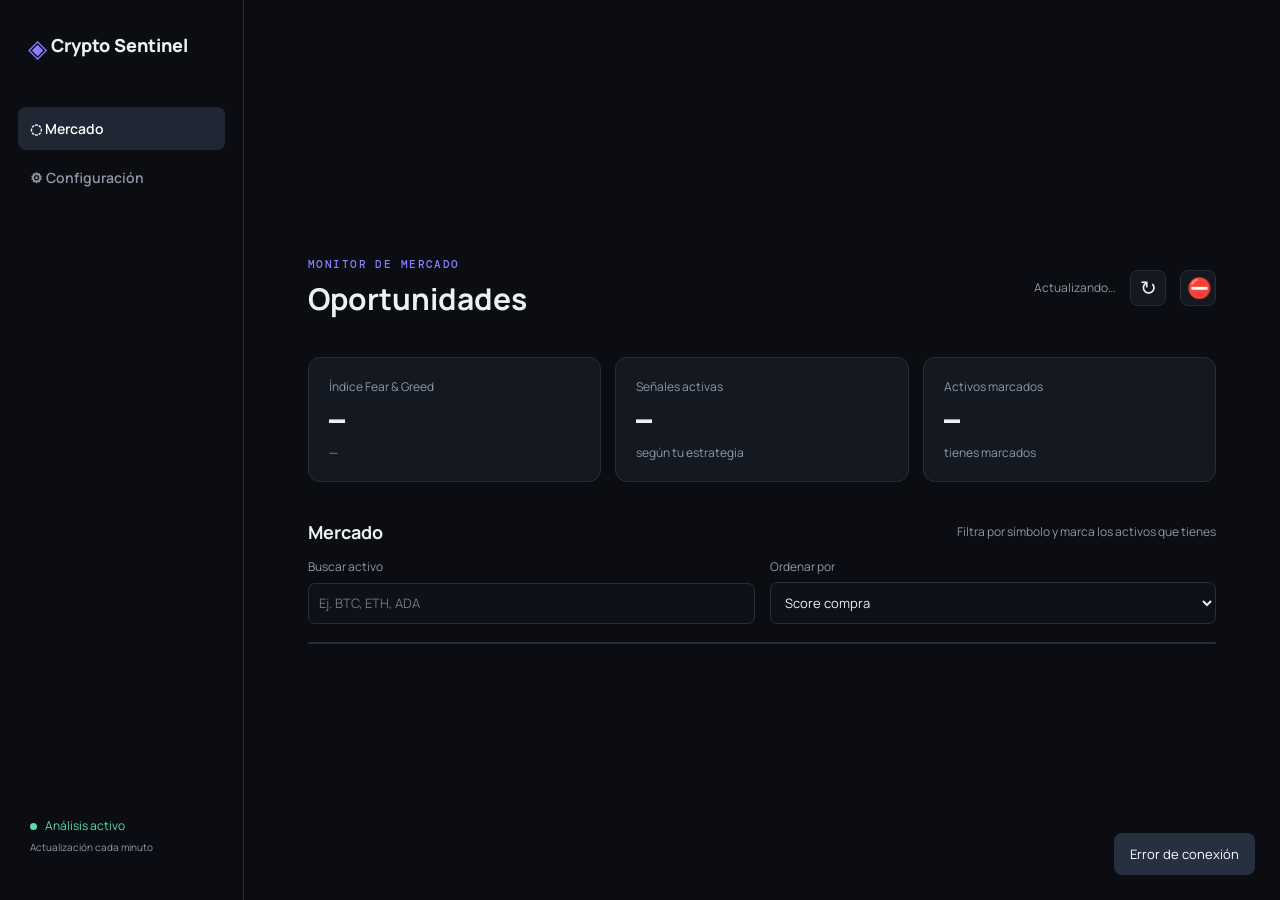
==== public/index.html @ e9bc93ee "Add files via upload" ====
<!doctype html>
<html lang="es"><head><meta charset="utf-8"><meta name="viewport" content="width=device-width,initial-scale=1"><title>Crypto Sentinel</title><link rel="preconnect" href="https://fonts.googleapis.com"><link rel="preconnect" href="https://fonts.gstatic.com" crossorigin><link href="https://fonts.googleapis.com/css2?family=DM+Mono:wght@400;500&family=Manrope:wght@400;500;600;700;800&display=swap" rel="stylesheet"><link rel="stylesheet" href="styles.css"></head>
<body><div class="shell"><aside><a class="brand" href="#"><span>◈</span> Crypto Sentinel</a><nav><button class="nav active" data-view="market">◌ Mercado</button><button class="nav" data-view="settings">⚙ Configuración</button></nav><div class="status"><i></i> Análisis activo<br><small>Actualización cada minuto</small></div></aside><main><header><div><p class="eyebrow">MONITOR DE MERCADO</p><h1 id="title">Oportunidades</h1></div><div class="header-right"><span id="updated">Actualizando…</span><button class="icon-btn" id="refresh" aria-label="Actualizar">↻</button><button class="icon-btn" id="stop-all" aria-label="Detener todo">⛔</button></div></header>
<section id="market" class="view active"><div class="overview"><article><span>Índice Fear & Greed</span><strong id="fear">—</strong><small id="fear-label">—</small></article><article><span>Señales activas</span><strong id="signals">—</strong><small>según tu estrategia</small></article><article><span>Activos marcados</span><strong id="owned-count">—</strong><small>tienes marcados</small></article></div><div class="section-line"><h2>Mercado</h2><span>Filtra por símbolo y marca los activos que tienes</span></div><div class="setting-grid" style="margin-bottom:18px;"><label>Buscar activo<input id="search-input" placeholder="Ej. BTC, ETH, ADA"></label><label>Ordenar por<select id="sort-select"><option value="scoreBuy">Score compra</option><option value="scoreSell">Score venta</option><option value="nameAsc">Nombre A→Z</option><option value="nameDesc">Nombre Z→A</option></select></label></div><div class="asset-list" id="asset-list"></div></section>
<section id="settings" class="view"><div class="settings-card"><h2>Estrategia y alertas</h2><form id="settings-form"><div class="setting-grid"><label>Score mínimo de compra<input name="buyThreshold" type="number" min="1" max="100"></label><label>Score mínimo de venta<input name="sellThreshold" type="number" min="1" max="100"></label><label>Perfil de riesgo<select name="risk"><option value="conservative">Conservador</option><option value="moderate">Moderado</option><option value="aggressive">Agresivo</option></select></label></div><h3>Pesos del modelo</h3><div id="weights" class="weight-grid"></div><label><input name="notificationsEnabled" type="checkbox"> Enviar notificaciones de señales</label><button class="primary" type="submit">Guardar configuración</button></form><div class="telegram-card"><h3>Telegram</h3><form id="telegram-token-form"><div class="setting-grid"><label>Token del bot<input name="token" id="telegram-token" type="password" placeholder="123456:ABC-DEF1234ghIkl-zyx57W2v1u123ew11"></label><label>Estado de Telegram<small id="telegram-status">No conectado</small></label></div><div class="setting-grid"><button class="primary" type="submit">Guardar token</button><button class="primary" type="button" id="pair-telegram">Vincular chat</button><button class="primary" type="button" id="test-telegram">Enviar prueba</button></div></form></div></div></section>
</main></div><dialog id="asset-dialog"><button class="close" data-close>×</button><div id="asset-detail"></div></dialog><div id="toast"></div><script src="charts.js"></script><script src="notifications.js"></script><script src="app.js"></script></body></html>
---- public/styles.css ----
﻿:root{--bg:#0b0d12;--panel:#141820;--line:#282e39;--text:#edf0f5;--muted:#8f98a7;--green:#57dbac;--red:#ff717c;--yellow:#ffcc66;--accent:#8c7dff}*{box-sizing:border-box}body{margin:0;background:var(--bg);color:var(--text);font-family:Manrope,system-ui,sans-serif}.shell{min-height:100vh;display:grid;grid-template-columns:244px 1fr}aside{padding:30px 18px;border-right:1px solid var(--line);display:flex;flex-direction:column}.brand{font-size:18px;font-weight:800;color:var(--text);text-decoration:none;margin:0 10px 42px}.brand span{color:var(--accent);font-size:25px;vertical-align:middle}nav{display:grid;gap:6px}.nav{background:none;border:0;border-radius:8px;padding:12px;text-align:left;color:var(--muted);font:600 14px Manrope;cursor:pointer}.nav:hover,.nav.active{background:#202634;color:#fff}.status{margin-top:auto;color:var(--green);font-size:12px;line-height:1.8;padding:12px}.status i{display:inline-block;width:7px;height:7px;border-radius:50%;background:var(--green);margin-right:6px}.status small{color:var(--muted)}main{max-width:1400px;width:100%;padding:40px 5vw;margin:auto}header,.header-right,.section-line{display:flex;align-items:center;justify-content:space-between}.eyebrow{color:var(--accent);font:500 11px 'DM Mono';letter-spacing:.13em;margin:0 0 7px}h1{font-size:30px;margin:0}h2{font-size:18px;margin:0}h3{margin:28px 0 14px;font-size:14px}.header-right{gap:14px;color:var(--muted);font-size:12px}.icon-btn,.close{color:var(--text);background:var(--panel);border:1px solid var(--line);border-radius:8px;font-size:20px;width:36px;height:36px;cursor:pointer}.overview{display:grid;grid-template-columns:repeat(3,1fr);gap:14px;margin:38px 0}.overview article,.settings-card,.holding{background:var(--panel);border:1px solid var(--line);border-radius:12px;padding:20px}.overview span,.overview small{display:block;color:var(--muted);font-size:12px}.overview strong{font:700 25px 'DM Mono';display:block;margin:11px 0 5px}.section-line{margin:28px 0 14px}.section-line>span{font-size:12px;color:var(--muted)}.asset-list{border:1px solid var(--line);border-radius:12px;overflow:hidden}.asset{display:grid;grid-template-columns:2fr 1.3fr 1fr 1fr 1fr 1fr;align-items:center;padding:18px 22px;border:0;border-bottom:1px solid var(--line);background:var(--panel);color:inherit;width:100%;text-align:left;cursor:pointer}.asset:last-child{border-bottom:0}.asset:hover{background:#1b202a}.asset .symbol{font-weight:800}.ticker{color:var(--muted);font:11px 'DM Mono';margin-left:8px}.label{display:block;color:var(--muted);font-size:10px;margin-bottom:5px}.mono{font-family:'DM Mono';font-size:13px}.positive{color:var(--green)}.negative{color:var(--red)}.score{display:inline-block;padding:5px 9px;border-radius:6px;font:500 12px 'DM Mono';background:#222936}.score.hot{background:#164434;color:var(--green)}.score.danger{background:#4c2028;color:#ff9aa2}.asset-checkbox{display:inline-flex;align-items:center;gap:8px;color:var(--muted);font-size:12px}.asset-checkbox input{width:auto;margin:0}.view{display:none}.view.active{display:block}.holdings{display:grid;gap:10px}.holding{display:grid;grid-template-columns:1.2fr repeat(4,1fr) auto;align-items:center;gap:12px}.holding b{font-family:'DM Mono'}.primary{background:var(--accent);border:0;border-radius:8px;color:#fff;padding:10px 15px;font:700 12px Manrope;cursor:pointer}.remove{background:none;border:0;color:var(--muted);cursor:pointer;font-size:18px}.settings-card{max-width:760px}.setting-grid,.weight-grid{display:grid;grid-template-columns:repeat(2,1fr);gap:15px}label{display:grid;gap:7px;color:var(--muted);font-size:12px}input,select{background:#0e1118;color:var(--text);border:1px solid var(--line);border-radius:7px;padding:10px;font:13px Manrope}.setting-grid label{margin-bottom:0}.telegram-card{margin-top:22px}.telegram-card h3{margin-bottom:14px}.telegram-card button{width:100%}.setting-grid:last-child button{width:100%}.weight-grid{grid-template-columns:repeat(3,1fr);margin-bottom:25px}.weight-grid label{text-transform:capitalize}dialog{background:var(--panel);color:var(--text);border:1px solid var(--line);border-radius:14px;padding:28px;width:min(720px,92vw)}dialog::backdrop{background:#000a}.close{float:right}.chart{width:100%;height:220px;background:#0e1118;border-radius:9px;margin:20px 0}.detail-grid{display:grid;grid-template-columns:repeat(3,1fr);gap:10px}.metric{background:#0e1118;border-radius:8px;padding:11px}.metric span{display:block;color:var(--muted);font-size:10px;margin-bottom:4px}.metric b{font:13px 'DM Mono'}dialog form{display:grid;gap:14px;max-width:420px;margin-top:20px}#toast{position:fixed;right:25px;bottom:25px;background:#263041;color:#fff;padding:12px 16px;border-radius:8px;transform:translateY(100px);transition:.25s;font-size:13px}@media(max-width:720px){.shell{display:block}aside{border:0;padding:18px;flex-direction:row;align-items:center}.brand{margin:0 auto 0 0}nav{display:flex}.nav{font-size:0;padding:9px}.nav:first-letter{font-size:15px}.status{display:none}main{padding:28px 18px}.overview{grid-template-columns:1fr;margin:25px 0}.asset{grid-template-columns:1.3fr 1fr 1fr 1fr;padding:14px}.asset .hide-mobile{display:none}.holding{grid-template-columns:1fr 1fr}.setting-grid,.weight-grid,.detail-grid{grid-template-columns:1fr 1fr}}
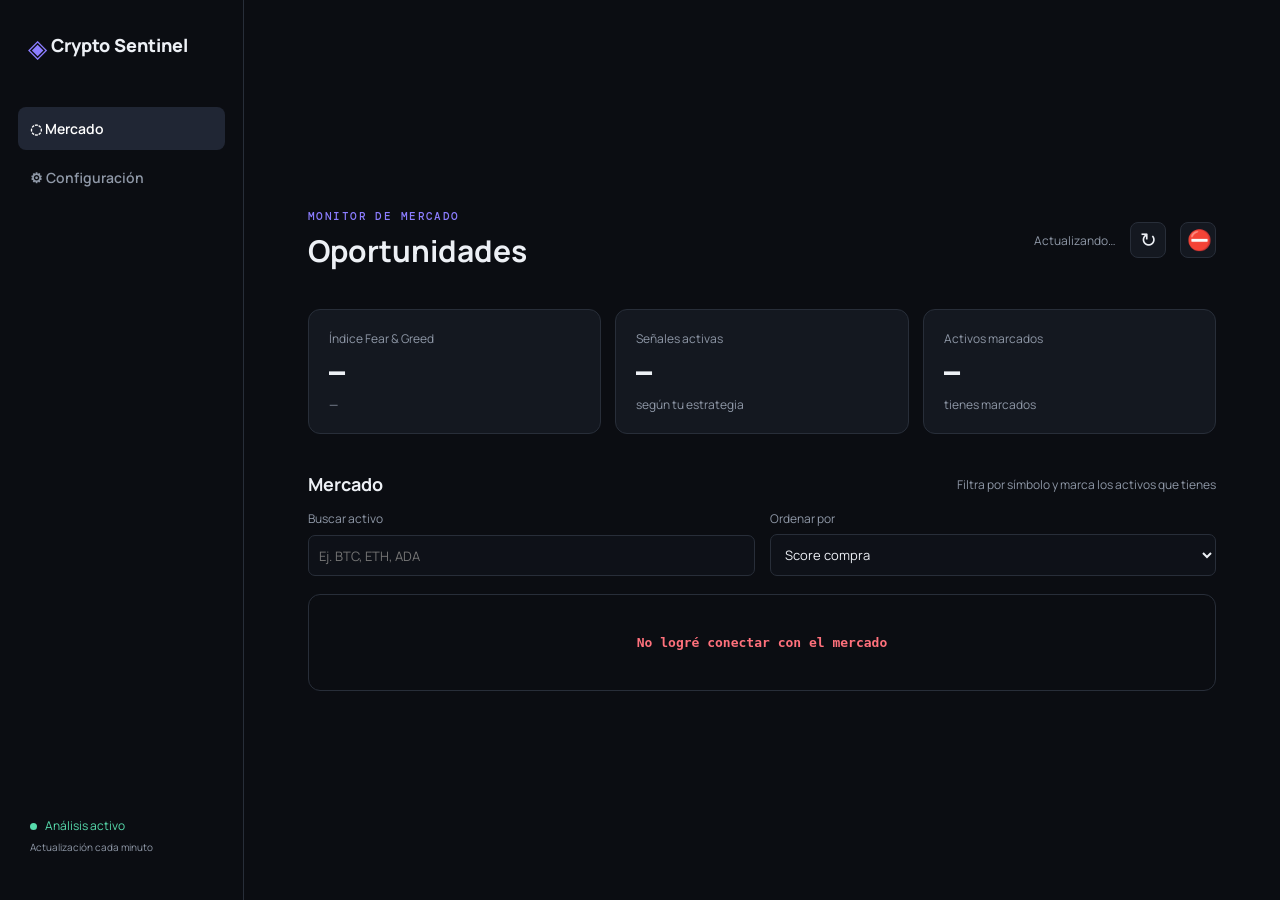
==== commit 42d92836: "Update app.js version and fix closing tags Updated app.js version from 2.0 to 4.0 and adjusted closi" ====
--- a/public/index.html
+++ b/public/index.html
@@ -3,4 +3,4 @@
 <body><div class="shell"><aside><a class="brand" href="#"><span>◈</span> Crypto Sentinel</a><nav><button class="nav active" data-view="market">◌ Mercado</button><button class="nav" data-view="settings">⚙ Configuración</button></nav><div class="status"><i></i> Análisis activo<br><small>Actualización cada minuto</small></div></aside><main><header><div><p class="eyebrow">MONITOR DE MERCADO</p><h1 id="title">Oportunidades</h1></div><div class="header-right"><span id="updated">Actualizando…</span><button class="icon-btn" id="refresh" aria-label="Actualizar">↻</button><button class="icon-btn" id="stop-all" aria-label="Detener todo">⛔</button></div></header>
 <section id="market" class="view active"><div class="overview"><article><span>Índice Fear & Greed</span><strong id="fear">—</strong><small id="fear-label">—</small></article><article><span>Señales activas</span><strong id="signals">—</strong><small>según tu estrategia</small></article><article><span>Activos marcados</span><strong id="owned-count">—</strong><small>tienes marcados</small></article></div><div class="section-line"><h2>Mercado</h2><span>Filtra por símbolo y marca los activos que tienes</span></div><div class="setting-grid" style="margin-bottom:18px;"><label>Buscar activo<input id="search-input" placeholder="Ej. BTC, ETH, ADA"></label><label>Ordenar por<select id="sort-select"><option value="scoreBuy">Score compra</option><option value="scoreSell">Score venta</option><option value="nameAsc">Nombre A→Z</option><option value="nameDesc">Nombre Z→A</option></select></label></div><div class="asset-list" id="asset-list"></div></section>
 <section id="settings" class="view"><div class="settings-card"><h2>Estrategia y alertas</h2><form id="settings-form"><div class="setting-grid"><label>Score mínimo de compra<input name="buyThreshold" type="number" min="1" max="100"></label><label>Score mínimo de venta<input name="sellThreshold" type="number" min="1" max="100"></label><label>Perfil de riesgo<select name="risk"><option value="conservative">Conservador</option><option value="moderate">Moderado</option><option value="aggressive">Agresivo</option></select></label></div><h3>Pesos del modelo</h3><div id="weights" class="weight-grid"></div><label><input name="notificationsEnabled" type="checkbox"> Enviar notificaciones de señales</label><button class="primary" type="submit">Guardar configuración</button></form><div class="telegram-card"><h3>Telegram</h3><form id="telegram-token-form"><div class="setting-grid"><label>Token del bot<input name="token" id="telegram-token" type="password" placeholder="123456:ABC-DEF1234ghIkl-zyx57W2v1u123ew11"></label><label>Estado de Telegram<small id="telegram-status">No conectado</small></label></div><div class="setting-grid"><button class="primary" type="submit">Guardar token</button><button class="primary" type="button" id="pair-telegram">Vincular chat</button><button class="primary" type="button" id="test-telegram">Enviar prueba</button></div></form></div></div></section>
-</main></div><dialog id="asset-dialog"><button class="close" data-close>×</button><div id="asset-detail"></div></dialog><div id="toast"></div><script src="charts.js"></script><script src="notifications.js"></script><script src="app.js"></script></body></html>
+</main></div><dialog id="asset-dialog"><button class="close" data-close>×</button><div id="asset-detail"></div></dialog><div id="toast"></div><script src="charts.js"></script><script src="notifications.js"></script><script src="app.js?v=4.0"></script></body></html>
